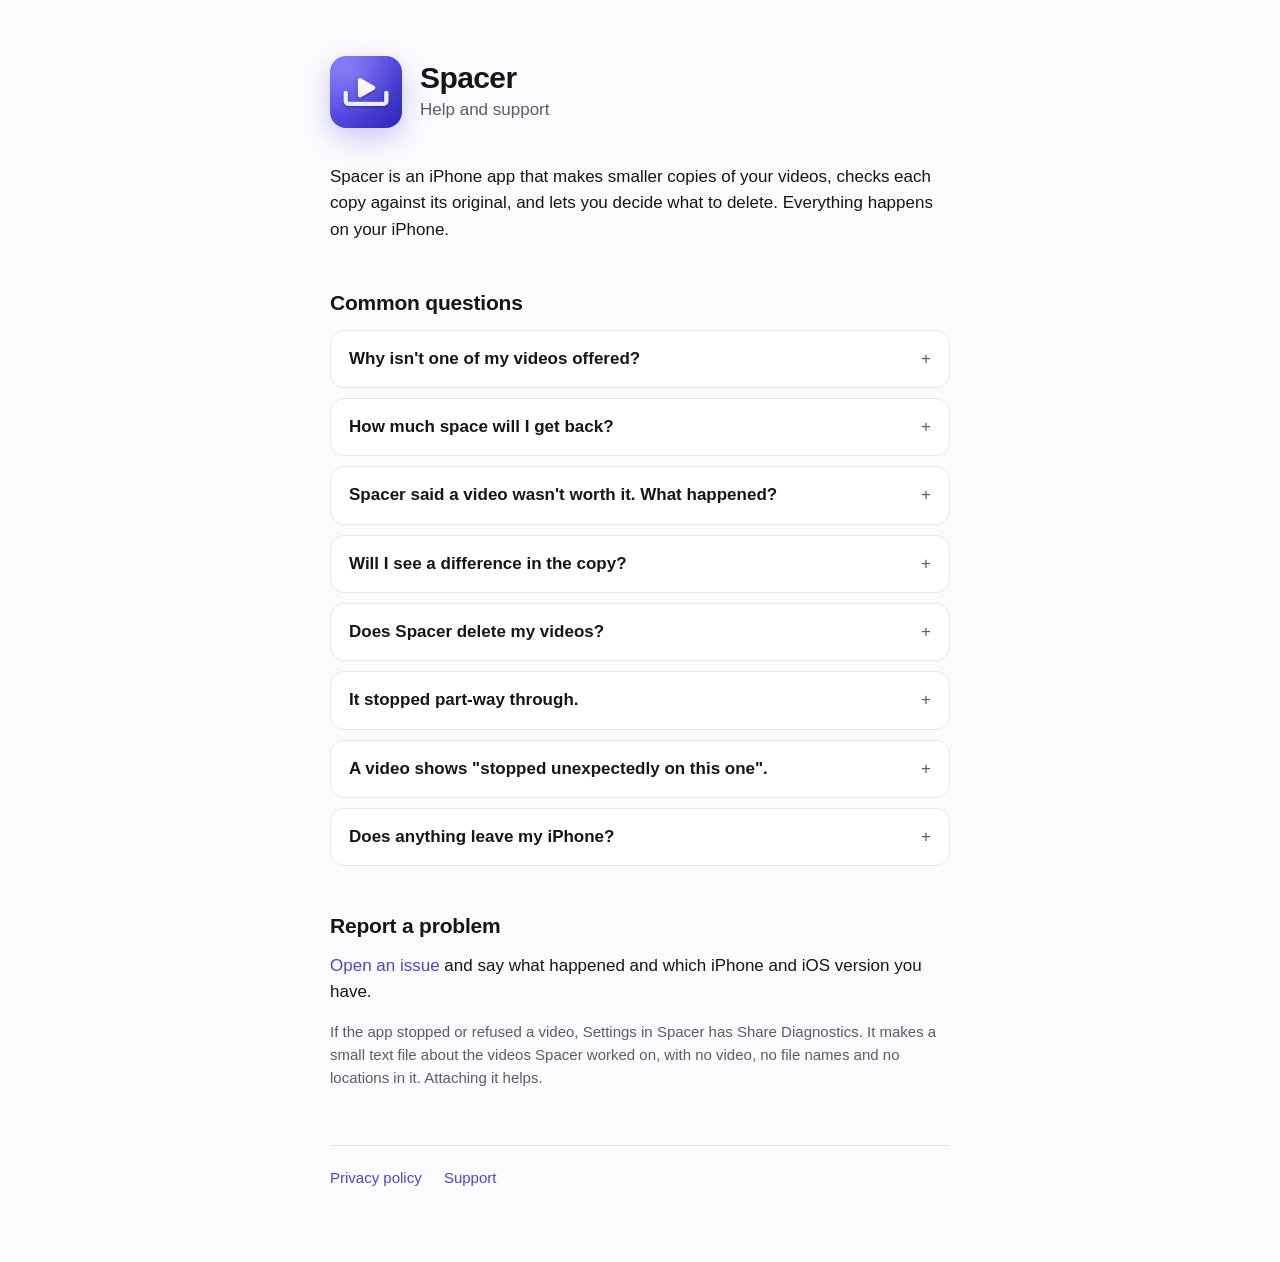
==== index.html @ 1dc4d09d "Support and privacy pages for Spacer" ====
<!doctype html>
<html lang="en">
<head>
<meta charset="utf-8">
<meta name="viewport" content="width=device-width, initial-scale=1">
<title>Spacer: help and support</title>
<meta name="description" content="Help for Spacer, the iPhone app that makes smaller copies of your videos.">
<link rel="icon" href="icon.png">
<link rel="stylesheet" href="style.css">
</head>
<body>
<main>
  <header>
    <img src="icon.png" alt="Spacer app icon">
    <div>
      <h1>Spacer</h1>
      <p>Help and support</p>
    </div>
  </header>

  <p>Spacer is an iPhone app that makes smaller copies of your videos, checks each copy against its original, and lets you decide what to delete. Everything happens on your iPhone.</p>

  <h2>Common questions</h2>

  <details>
    <summary>Why isn't one of my videos offered?</summary>
    <p>Usually because it is already small. Videos saved from chat apps and social apps, and many videos recorded at normal camera settings, have nothing left to remove. Spacer lists those under Already Small and leaves them alone.</p>
    <p>Some kinds of video are skipped for now because a smaller copy would lose something: slo-mo, Cinematic, spatial, time-lapse, ProRes, and videos edited in Photos.</p>
  </details>

  <details>
    <summary>How much space will I get back?</summary>
    <p>It depends on how your iPhone recorded the video. The biggest savings are on videos shot at high quality settings, like 4K at 60 fps on recent Pro models, which often come out at less than half the size. Videos shot at standard settings save less, and some don't shrink at all.</p>
    <p>The number in the list is an estimate. Spacer tests a few seconds of a video before spending time on it.</p>
  </details>

  <details>
    <summary>Spacer said a video wasn't worth it. What happened?</summary>
    <p>Spacer tried it and the copy would not have been meaningfully smaller, so it kept the original and made nothing. That is normal for videos that are already efficient.</p>
  </details>

  <details>
    <summary>Will I see a difference in the copy?</summary>
    <p>At the default setting the copy is hard to tell from the original unless you zoom in. The slider goes both ways: towards Sharper for copies with no visible difference, towards Smaller for the smallest files.</p>
    <p>Resolution, frame rate, colour and HDR stay the same at every setting, and sound is copied untouched. You can compare a copy with its original side by side before you delete anything.</p>
  </details>

  <details>
    <summary>Does Spacer delete my videos?</summary>
    <p>Never on its own. After a copy is made and checked, you review it and choose to delete the original, and iOS asks you to confirm. Deleted originals stay in Recently Deleted in Photos for 30 days.</p>
  </details>

  <details>
    <summary>It stopped part-way through.</summary>
    <p>Compression runs while Spacer is open. If you switch apps or lock the phone, the video being worked on goes back to waiting and starts again when you come back. Nothing is lost and no half-made copy is saved.</p>
  </details>

  <details>
    <summary>A video shows "stopped unexpectedly on this one".</summary>
    <p>The app closed while working on that video, so Spacer skips it to avoid doing the same thing again. It will be tried again after the next app update.</p>
  </details>

  <details>
    <summary>Does anything leave my iPhone?</summary>
    <p>No. There is no account, no upload, no ads and no tracking. See the <a href="privacy/">privacy policy</a>.</p>
  </details>

  <h2>Report a problem</h2>

  <p><a href="https://github.com/mayankiiitm/spacer-support/issues/new">Open an issue</a> and say what happened and which iPhone and iOS version you have.</p>
  <p class="note">If the app stopped or refused a video, Settings in Spacer has Share Diagnostics. It makes a small text file about the videos Spacer worked on, with no video, no file names and no locations in it. Attaching it helps.</p>

  <footer>
    <a href="privacy/">Privacy policy</a>
    <a href="https://github.com/mayankiiitm/spacer-support/issues">Support</a>
  </footer>
</main>
</body>
</html>
---- style.css ----
:root {
  --page: #fbfbfd;
  --card: #ffffff;
  --ink: #16161a;
  --soft: #5c5c66;
  --line: #e6e6ec;
  --accent: #4f43d6;
  color-scheme: light dark;
}

@media (prefers-color-scheme: dark) {
  :root {
    --page: #0c0c0f;
    --card: #17171c;
    --ink: #f3f3f6;
    --soft: #a3a3ad;
    --line: #26262e;
    --accent: #9a90ff;
  }
}

* {
  box-sizing: border-box;
}

body {
  margin: 0;
  background: var(--page);
  color: var(--ink);
  font: 17px/1.55 -apple-system, BlinkMacSystemFont, "SF Pro Text", "Helvetica Neue", Arial, sans-serif;
  -webkit-text-size-adjust: 100%;
}

main {
  max-width: 660px;
  margin: 0 auto;
  padding: 56px 20px 72px;
}

header {
  display: flex;
  align-items: center;
  gap: 18px;
  margin-bottom: 36px;
}

header img {
  width: 72px;
  height: 72px;
  border-radius: 16px;
  box-shadow: 0 10px 28px rgba(79, 67, 214, 0.28);
}

header p {
  margin: 2px 0 0;
  color: var(--soft);
}

h1 {
  margin: 0;
  font-size: 30px;
  line-height: 1.15;
  letter-spacing: -0.02em;
}

h2 {
  margin: 44px 0 10px;
  font-size: 21px;
  letter-spacing: -0.01em;
}

p,
ul {
  margin: 0 0 14px;
}

ul {
  padding-left: 22px;
}

li {
  margin-bottom: 6px;
}

a {
  color: var(--accent);
  text-decoration: none;
}

a:hover {
  text-decoration: underline;
}

.note {
  color: var(--soft);
  font-size: 15px;
}

details {
  background: var(--card);
  border: 1px solid var(--line);
  border-radius: 14px;
  padding: 0 18px;
  margin-bottom: 10px;
}

summary {
  cursor: pointer;
  font-weight: 600;
  padding: 15px 0;
  list-style: none;
  display: flex;
  justify-content: space-between;
  align-items: baseline;
  gap: 14px;
}

summary::-webkit-details-marker {
  display: none;
}

summary::after {
  content: "+";
  flex: none;
  color: var(--soft);
  font-weight: 400;
}

details[open] summary::after {
  content: "\2212";
}

details p:last-child,
details ul:last-child {
  margin-bottom: 16px;
}

footer {
  margin-top: 56px;
  padding-top: 20px;
  border-top: 1px solid var(--line);
  color: var(--soft);
  font-size: 15px;
}

footer a {
  margin-right: 18px;
}
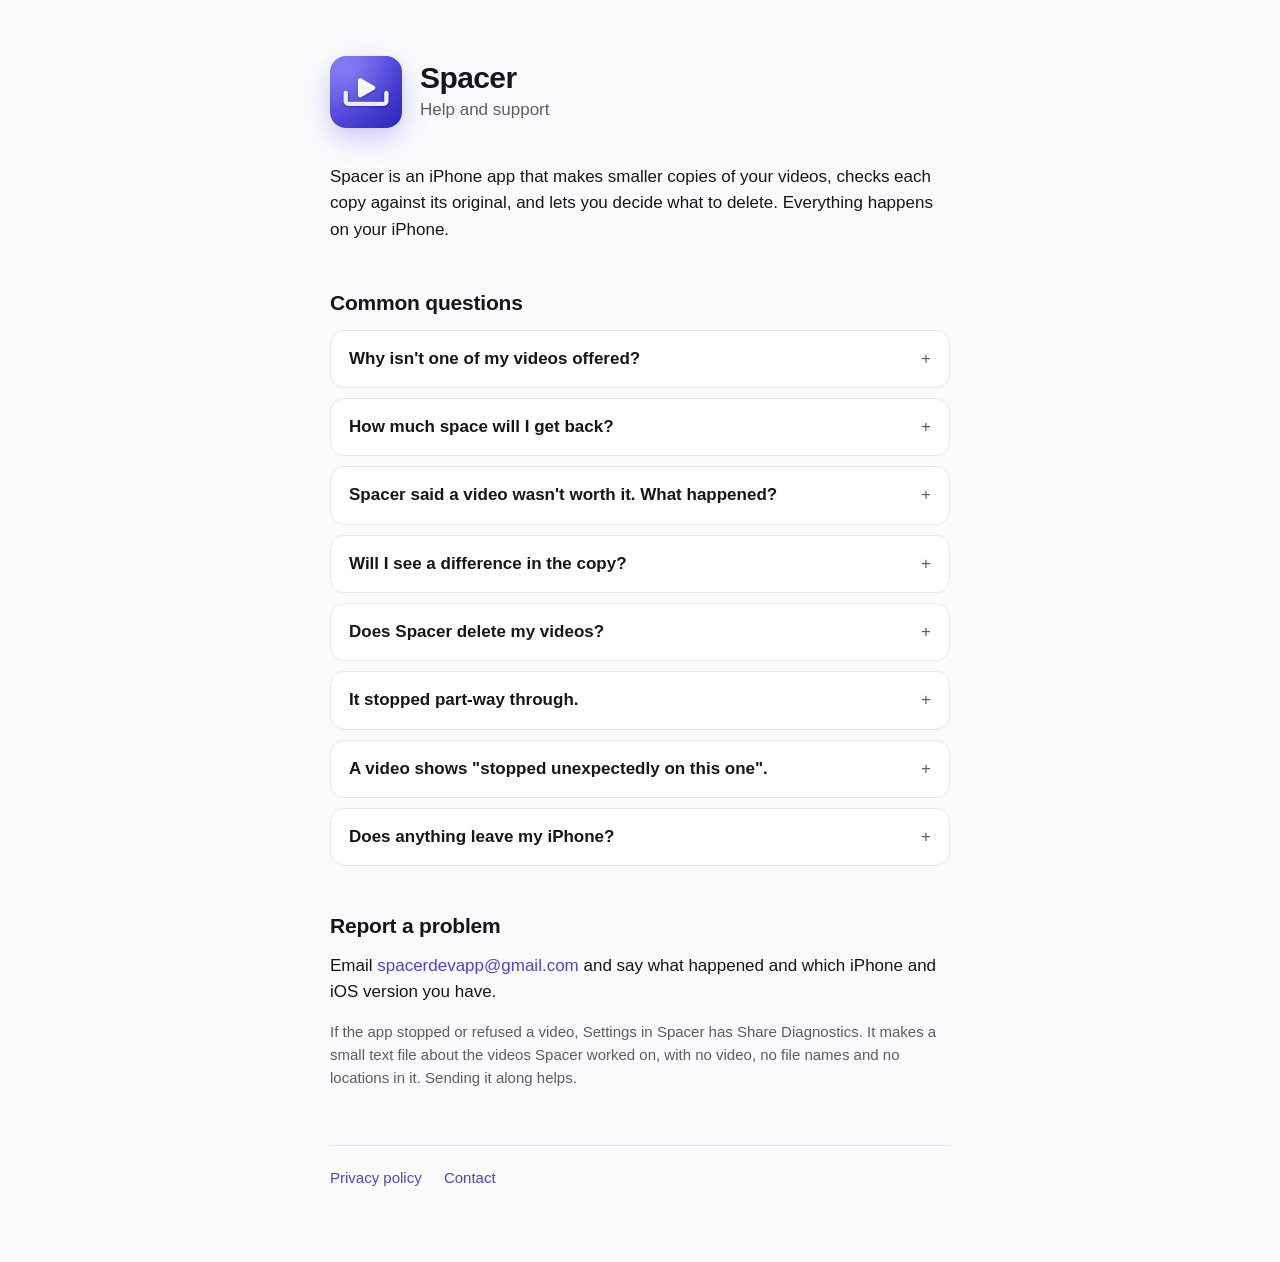
==== commit ebccf7ae: "Contact by email" ====
--- a/index.html
+++ b/index.html
@@ -67,12 +67,12 @@
 
   <h2>Report a problem</h2>
 
-  <p><a href="https://github.com/mayankiiitm/spacer-support/issues/new">Open an issue</a> and say what happened and which iPhone and iOS version you have.</p>
-  <p class="note">If the app stopped or refused a video, Settings in Spacer has Share Diagnostics. It makes a small text file about the videos Spacer worked on, with no video, no file names and no locations in it. Attaching it helps.</p>
+  <p>Email <a href="mailto:spacerdevapp@gmail.com">spacerdevapp@gmail.com</a> and say what happened and which iPhone and iOS version you have.</p>
+  <p class="note">If the app stopped or refused a video, Settings in Spacer has Share Diagnostics. It makes a small text file about the videos Spacer worked on, with no video, no file names and no locations in it. Sending it along helps.</p>
 
   <footer>
     <a href="privacy/">Privacy policy</a>
-    <a href="https://github.com/mayankiiitm/spacer-support/issues">Support</a>
+    <a href="mailto:spacerdevapp@gmail.com">Contact</a>
   </footer>
 </main>
 </body>
